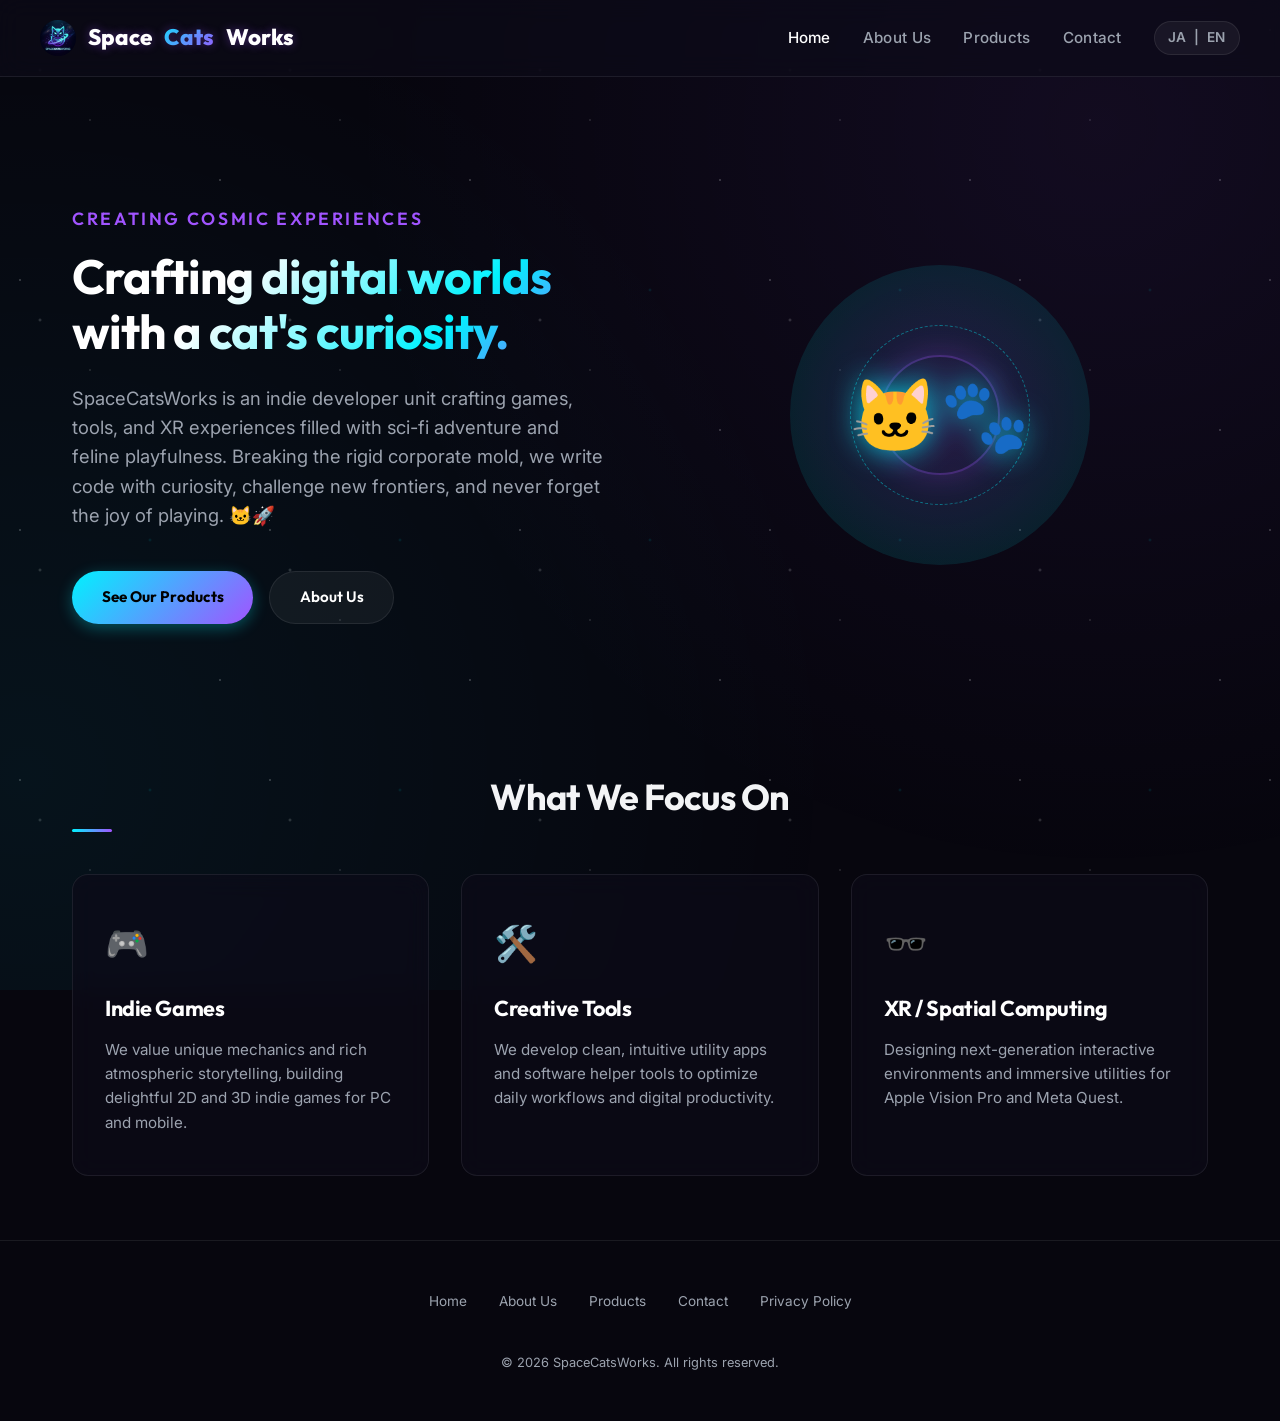
==== en/index.html @ 9e61637a "feat: initial commit with SpaceCatsWorks landing page and Actions workflow" ====
<!DOCTYPE html>
<html lang="en">
<head>
  <meta charset="UTF-8">
  <meta name="viewport" content="width=device-width, initial-scale=1.0">
  <meta name="description" content="SpaceCatsWorks is an indie developer unit crafting games, tools, and XR experiences with sci-fi curiosity and a playful cat-loving spirit.">
  <title>Home | SpaceCatsWorks</title>
  <link rel="stylesheet" href="../assets/css/style.css">
  <script src="../assets/js/main.js" defer></script>
</head>
<body>
  <!-- Header -->
  <header>
    <div class="nav-container">
      <a href="index.html" class="logo">
        <img src="../assets/images/logo.png" alt="SpaceCatsWorks Logo" style="width:36px; height:36px; border-radius:50%;">
        Space<span>Cats</span>Works
      </a>
      <button class="mobile-toggle" aria-label="Open navigation menu" aria-expanded="false">&#x2630;</button>
      <nav>
        <ul class="nav-links">
          <li><a href="index.html" class="active">Home</a></li>
          <li><a href="about.html">About Us</a></li>
          <li><a href="products.html">Products</a></li>
          <li><a href="contact.html">Contact</a></li>
        </ul>
        <div class="lang-toggle">
          <a href="../ja/index.html">JA</a> | <span class="active-lang">EN</span>
        </div>
      </nav>
    </div>
  </header>

  <!-- Main Content -->
  <main>
    <section class="hero">
      <div class="hero-content">
        <p class="hero-subtitle">Creating Cosmic Experiences</p>
        <h1>Crafting digital worlds with a cat's curiosity.</h1>
        <p class="hero-description">
          SpaceCatsWorks is an indie developer unit crafting games, tools, and XR experiences filled with sci-fi adventure and feline playfulness. Breaking the rigid corporate mold, we write code with curiosity, challenge new frontiers, and never forget the joy of playing. 🐱🚀
        </p>
        <div class="button-group">
          <a href="products.html" class="btn btn-primary">See Our Products</a>
          <a href="about.html" class="btn btn-secondary">About Us</a>
        </div>
      </div>
      <div class="hero-visual">
        <div class="cosmic-orb">
          <div class="cat-constellation">🐱🐾</div>
        </div>
      </div>
    </section>

    <!-- Brief Mission Cards -->
    <section style="margin-top: 5rem;">
      <h2 style="text-align: center; display: block; margin-bottom: 3rem;">What We Focus On</h2>
      <div class="card-grid">
        <div class="card">
          <div class="card-icon">🎮</div>
          <h3 class="card-title">Indie Games</h3>
          <p class="card-description">
            We value unique mechanics and rich atmospheric storytelling, building delightful 2D and 3D indie games for PC and mobile.
          </p>
        </div>
        <div class="card">
          <div class="card-icon">🛠️</div>
          <h3 class="card-title">Creative Tools</h3>
          <p class="card-description">
            We develop clean, intuitive utility apps and software helper tools to optimize daily workflows and digital productivity.
          </p>
        </div>
        <div class="card">
          <div class="card-icon">🕶️</div>
          <h3 class="card-title">XR / Spatial Computing</h3>
          <p class="card-description">
            Designing next-generation interactive environments and immersive utilities for Apple Vision Pro and Meta Quest.
          </p>
        </div>
      </div>
    </section>
  </main>

  <!-- Footer -->
  <footer>
    <div class="footer-content">
      <ul class="footer-links">
        <li><a href="index.html">Home</a></li>
        <li><a href="about.html">About Us</a></li>
        <li><a href="products.html">Products</a></li>
        <li><a href="contact.html">Contact</a></li>
        <li><a href="privacy.html">Privacy Policy</a></li>
      </ul>
      <div class="copyright">
        &copy; 2026 SpaceCatsWorks. All rights reserved.
      </div>
    </div>
  </footer>
</body>
</html>
---- assets/css/style.css ----
@import url('https://fonts.googleapis.com/css2?family=Inter:wght@300;400;500;600&family=Outfit:wght@400;600;700;800&display=swap');

:root {
  /* Color Palette */
  --bg-deep: #07060e;
  --bg-dark: #0d0b1a;
  --bg-glass: rgba(13, 11, 26, 0.65);
  --bg-glass-hover: rgba(25, 22, 49, 0.8);
  --border-glass: rgba(255, 255, 255, 0.08);
  --border-glass-hover: rgba(255, 255, 255, 0.18);
  
  --primary-cyan: #00f2fe;
  --primary-violet: #a154ff;
  --primary-amber: #ffaa00;
  
  --text-main: #f3f4f6;
  --text-muted: #9ca3af;
  --text-dark: #4b5563;
  
  /* Typography */
  --font-heading: 'Outfit', -apple-system, BlinkMacSystemFont, "Segoe UI", Roboto, sans-serif;
  --font-body: 'Inter', -apple-system, BlinkMacSystemFont, "Segoe UI", Roboto, sans-serif;
  
  /* Transitions */
  --transition-smooth: all 0.3s cubic-bezier(0.4, 0, 0.2, 1);
}

/* Reset */
*, *::before, *::after {
  box-sizing: border-box;
  margin: 0;
  padding: 0;
}

body {
  background-color: var(--bg-deep);
  color: var(--text-main);
  font-family: var(--font-body);
  line-height: 1.6;
  overflow-x: hidden;
  position: relative;
}

/* Starfield Background */
body::before {
  content: "";
  position: fixed;
  top: 0;
  left: 0;
  width: 100vw;
  height: 100vh;
  background-image: 
    radial-gradient(1.5px 1.5px at 20px 30px, #ffffff, rgba(0,0,0,0)),
    radial-gradient(2px 2px at 40px 70px, rgba(255,255,255,0.7), rgba(0,0,0,0)),
    radial-gradient(1px 1px at 90px 120px, #ffffff, rgba(0,0,0,0)),
    radial-gradient(2px 2px at 150px 40px, rgba(0,242,254,0.4), rgba(0,0,0,0)),
    radial-gradient(1.5px 1.5px at 220px 180px, #ffffff, rgba(0,0,0,0));
  background-size: 250px 250px;
  opacity: 0.35;
  z-index: -2;
  animation: starRotate 240s linear infinite;
}

body::after {
  content: "";
  position: fixed;
  top: -10%;
  left: -10%;
  width: 120%;
  height: 120%;
  background: radial-gradient(circle at 80% 20%, rgba(161, 84, 255, 0.08) 0%, transparent 50%),
              radial-gradient(circle at 10% 80%, rgba(0, 242, 258, 0.06) 0%, transparent 50%);
  z-index: -1;
  pointer-events: none;
}

@keyframes starRotate {
  from { transform: rotate(0deg); }
  to { transform: rotate(360deg); }
}

/* Typography elements */
h1, h2, h3, h4 {
  font-family: var(--font-heading);
  font-weight: 700;
  letter-spacing: -0.02em;
}

h1 {
  font-size: 3rem;
  line-height: 1.15;
  background: linear-gradient(135deg, #ffffff 30%, var(--primary-cyan) 70%, var(--primary-violet) 100%);
  -webkit-background-clip: text;
  -webkit-text-fill-color: transparent;
  margin-bottom: 1.5rem;
}

h2 {
  font-size: 2.25rem;
  margin-bottom: 1rem;
  position: relative;
  display: inline-block;
}

h2::after {
  content: "";
  position: absolute;
  bottom: -6px;
  left: 0;
  width: 40px;
  height: 3px;
  background: linear-gradient(90deg, var(--primary-cyan), var(--primary-violet));
  border-radius: 2px;
}

h3 {
  font-size: 1.5rem;
  margin-bottom: 0.75rem;
}

a {
  color: var(--primary-cyan);
  text-decoration: none;
  transition: var(--transition-smooth);
}

a:hover {
  color: #fff;
  text-shadow: 0 0 8px rgba(0, 242, 254, 0.6);
}

/* Header & Navigation */
header {
  position: sticky;
  top: 0;
  z-index: 100;
  background: var(--bg-glass);
  backdrop-filter: blur(12px);
  -webkit-backdrop-filter: blur(12px);
  border-bottom: 1px solid var(--border-glass);
  padding: 1.25rem 2rem;
  transition: var(--transition-smooth);
}

header.scrolled {
  padding: 0.85rem 2rem;
  background: rgba(7, 6, 14, 0.85);
  box-shadow: 0 4px 30px rgba(0, 0, 0, 0.4);
}

.nav-container {
  max-width: 1200px;
  margin: 0 auto;
  display: flex;
  justify-content: space-between;
  align-items: center;
}

.logo {
  display: flex;
  align-items: center;
  gap: 0.75rem;
  font-family: var(--font-heading);
  font-size: 1.4rem;
  font-weight: 800;
  color: #fff;
  text-shadow: 0 0 10px rgba(161, 84, 255, 0.4);
}

.logo span {
  background: linear-gradient(135deg, var(--primary-cyan), var(--primary-violet));
  -webkit-background-clip: text;
  -webkit-text-fill-color: transparent;
}

nav {
  display: flex;
  align-items: center;
  gap: 2rem;
}

.nav-links {
  display: flex;
  list-style: none;
  gap: 2rem;
}

.nav-links a {
  color: var(--text-muted);
  font-size: 0.95rem;
  font-weight: 500;
  letter-spacing: 0.02em;
}

.nav-links a.active,
.nav-links a:hover {
  color: #fff;
}

/* Language Toggle Button */
.lang-toggle {
  display: flex;
  align-items: center;
  gap: 0.5rem;
  background: rgba(255, 255, 255, 0.05);
  border: 1px solid var(--border-glass);
  border-radius: 20px;
  padding: 0.35rem 0.85rem;
  font-size: 0.85rem;
  font-weight: 600;
  cursor: pointer;
  transition: var(--transition-smooth);
  color: var(--text-muted);
}

.lang-toggle:hover {
  background: rgba(255, 255, 255, 0.1);
  border-color: var(--border-glass-hover);
  color: #fff;
}

.lang-toggle a {
  color: inherit;
  text-shadow: none;
}

.lang-toggle a.active-lang {
  color: var(--primary-cyan);
  font-weight: 700;
}

/* Mobile Menu Button */
.mobile-toggle {
  display: none;
  background: none;
  border: none;
  color: #fff;
  font-size: 1.5rem;
  cursor: pointer;
}

/* Layout Main Container */
main {
  max-width: 1200px;
  margin: 0 auto;
  padding: 4rem 2rem;
  min-height: calc(100vh - 84px - 150px); /* Adjust based on header/footer heights */
}

/* Hero Section */
.hero {
  display: flex;
  align-items: center;
  justify-content: space-between;
  gap: 4rem;
  padding: 4rem 0;
}

.hero-content {
  flex: 1;
  max-width: 600px;
}

.hero-subtitle {
  font-family: var(--font-heading);
  font-size: 1.1rem;
  text-transform: uppercase;
  letter-spacing: 0.15em;
  color: var(--primary-violet);
  margin-bottom: 1rem;
  font-weight: 600;
}

.hero-description {
  font-size: 1.15rem;
  color: var(--text-muted);
  margin-bottom: 2.5rem;
}

.hero-visual {
  flex: 1;
  display: flex;
  justify-content: center;
  align-items: center;
  position: relative;
}

/* Custom Interactive Visual */
.cosmic-orb {
  width: 300px;
  height: 300px;
  background: radial-gradient(circle, rgba(161,84,255,0.2) 0%, rgba(0,242,254,0.1) 70%, transparent 100%);
  border-radius: 50%;
  position: relative;
  display: flex;
  justify-content: center;
  align-items: center;
  animation: float 6s ease-in-out infinite;
}

.cosmic-orb::before {
  content: "";
  position: absolute;
  width: 180px;
  height: 180px;
  border: 1px dashed rgba(0, 242, 254, 0.4);
  border-radius: 50%;
  animation: rotateClockwise 20s linear infinite;
}

.cosmic-orb::after {
  content: "";
  position: absolute;
  width: 120px;
  height: 120px;
  border: 2px solid rgba(161, 84, 255, 0.3);
  border-radius: 50%;
  box-shadow: 0 0 30px rgba(161, 84, 255, 0.2);
  animation: rotateCounterClockwise 15s linear infinite;
}

.cat-constellation {
  font-size: 4.5rem;
  position: relative;
  z-index: 10;
  filter: drop-shadow(0 0 15px rgba(0, 242, 254, 0.8));
  animation: pulse 3s ease-in-out infinite;
}

@keyframes float {
  0%, 100% { transform: translateY(0); }
  50% { transform: translateY(-15px); }
}

@keyframes pulse {
  0%, 100% { transform: scale(1); opacity: 0.95; }
  50% { transform: scale(1.05); opacity: 1; filter: drop-shadow(0 0 25px rgba(0, 242, 254, 1)); }
}

@keyframes rotateClockwise {
  from { transform: rotate(0deg); }
  to { transform: rotate(360deg); }
}

@keyframes rotateCounterClockwise {
  from { transform: rotate(360deg); }
  to { transform: rotate(0deg); }
}

/* Glassmorphism Cards */
.card-grid {
  display: grid;
  grid-template-columns: repeat(auto-fit, minmax(320px, 1fr));
  gap: 2rem;
  margin-top: 3rem;
}

.card {
  background: var(--bg-glass);
  border: 1px solid var(--border-glass);
  border-radius: 16px;
  padding: 2.5rem 2rem;
  transition: var(--transition-smooth);
  backdrop-filter: blur(12px);
  -webkit-backdrop-filter: blur(12px);
  position: relative;
  overflow: hidden;
}

.card::before {
  content: "";
  position: absolute;
  top: 0;
  left: 0;
  width: 100%;
  height: 4px;
  background: linear-gradient(90deg, var(--primary-cyan), var(--primary-violet));
  opacity: 0;
  transition: var(--transition-smooth);
}

.card:hover {
  transform: translateY(-8px);
  background: var(--bg-glass-hover);
  border-color: var(--border-glass-hover);
  box-shadow: 0 10px 30px rgba(0, 0, 0, 0.3);
}

.card:hover::before {
  opacity: 1;
}

.card-icon {
  font-size: 2.2rem;
  color: var(--primary-cyan);
  margin-bottom: 1.25rem;
}

.card-title {
  font-size: 1.35rem;
  margin-bottom: 0.75rem;
  color: #fff;
}

.card-description {
  color: var(--text-muted);
  font-size: 0.95rem;
}

/* Buttons */
.btn {
  display: inline-flex;
  align-items: center;
  justify-content: center;
  gap: 0.5rem;
  font-family: var(--font-heading);
  font-weight: 600;
  font-size: 0.95rem;
  padding: 0.85rem 1.85rem;
  border-radius: 30px;
  cursor: pointer;
  transition: var(--transition-smooth);
  text-shadow: none;
}

.btn-primary {
  background: linear-gradient(135deg, var(--primary-cyan), var(--primary-violet));
  color: #000;
  font-weight: 700;
  border: none;
  box-shadow: 0 4px 15px rgba(0, 242, 254, 0.3);
}

.btn-primary:hover {
  transform: scale(1.03);
  box-shadow: 0 6px 20px rgba(0, 242, 254, 0.5);
  color: #000;
  text-shadow: none;
}

.btn-secondary {
  background: rgba(255, 255, 255, 0.05);
  border: 1px solid var(--border-glass);
  color: #fff;
}

.btn-secondary:hover {
  background: rgba(255, 255, 255, 0.1);
  border-color: var(--border-glass-hover);
}

.button-group {
  display: flex;
  gap: 1rem;
}

/* Table Style (Corporate Profile) */
.profile-table {
  width: 100%;
  border-collapse: collapse;
  margin: 2rem 0;
  background: var(--bg-glass);
  border-radius: 12px;
  overflow: hidden;
  border: 1px solid var(--border-glass);
}

.profile-table tr {
  border-bottom: 1px solid var(--border-glass);
}

.profile-table tr:last-child {
  border-bottom: none;
}

.profile-table th, 
.profile-table td {
  padding: 1.25rem 1.5rem;
  text-align: left;
}

.profile-table th {
  background: rgba(255, 255, 255, 0.02);
  width: 30%;
  color: #fff;
  font-weight: 600;
  font-family: var(--font-heading);
  border-right: 1px solid var(--border-glass);
}

.profile-table td {
  color: var(--text-muted);
}

/* Products Section Specifics */
.coming-soon-badge {
  background: rgba(255, 170, 0, 0.1);
  border: 1px solid rgba(255, 170, 0, 0.3);
  color: var(--primary-amber);
  padding: 0.2rem 0.6rem;
  border-radius: 12px;
  font-size: 0.75rem;
  text-transform: uppercase;
  font-weight: 700;
  letter-spacing: 0.05em;
  display: inline-block;
  margin-bottom: 0.75rem;
}

/* Privacy Page Specifics */
.legal-content {
  background: var(--bg-glass);
  border: 1px solid var(--border-glass);
  border-radius: 16px;
  padding: 3rem 2.5rem;
}

.legal-content h3 {
  margin-top: 2rem;
  color: #fff;
}

.legal-content p {
  color: var(--text-muted);
  margin-bottom: 1rem;
}

.legal-content ul {
  margin-left: 1.5rem;
  margin-bottom: 1rem;
  color: var(--text-muted);
}

.legal-content li {
  margin-bottom: 0.5rem;
}

/* Footer */
footer {
  border-top: 1px solid var(--border-glass);
  padding: 3rem 2rem;
  background: var(--bg-deep);
  text-align: center;
  color: var(--text-muted);
  font-size: 0.9rem;
}

.footer-content {
  max-width: 1200px;
  margin: 0 auto;
  display: flex;
  flex-direction: column;
  align-items: center;
  gap: 1.5rem;
}

.footer-links {
  display: flex;
  gap: 2rem;
  list-style: none;
}

.footer-links a {
  color: var(--text-muted);
  font-size: 0.85rem;
}

.footer-links a:hover {
  color: #fff;
}

.copyright {
  font-size: 0.8rem;
  margin-top: 1rem;
}

/* Responsive CSS */
@media (max-width: 768px) {
  h1 {
    font-size: 2.25rem;
  }
  
  h2 {
    font-size: 1.8rem;
  }
  
  .hero {
    flex-direction: column-reverse;
    text-align: center;
    gap: 2.5rem;
    padding: 2rem 0;
  }
  
  .hero-visual {
    margin-bottom: 1rem;
  }
  
  .cosmic-orb {
    width: 240px;
    height: 240px;
  }
  
  .cosmic-orb::before {
    width: 140px;
    height: 140px;
  }
  
  .cosmic-orb::after {
    width: 90px;
    height: 90px;
  }
  
  .cat-constellation {
    font-size: 3.5rem;
  }
  
  .button-group {
    justify-content: center;
  }
  
  .mobile-toggle {
    display: block;
  }
  
  nav {
    position: absolute;
    top: 100%;
    left: 0;
    right: 0;
    background: var(--bg-dark);
    flex-direction: column;
    padding: 2rem;
    border-bottom: 1px solid var(--border-glass);
    gap: 1.5rem;
    transform: translateY(-150%);
    opacity: 0;
    pointer-events: none;
    transition: var(--transition-smooth);
  }
  
  nav.active {
    transform: translateY(0);
    opacity: 1;
    pointer-events: all;
  }
  
  .nav-links {
    flex-direction: column;
    align-items: center;
    gap: 1.5rem;
  }
  
  .profile-table th, 
  .profile-table td {
    padding: 1rem;
  }
  
  .profile-table th {
    width: 35%;
    font-size: 0.9rem;
  }
  
  .profile-table td {
    font-size: 0.85rem;
  }
}
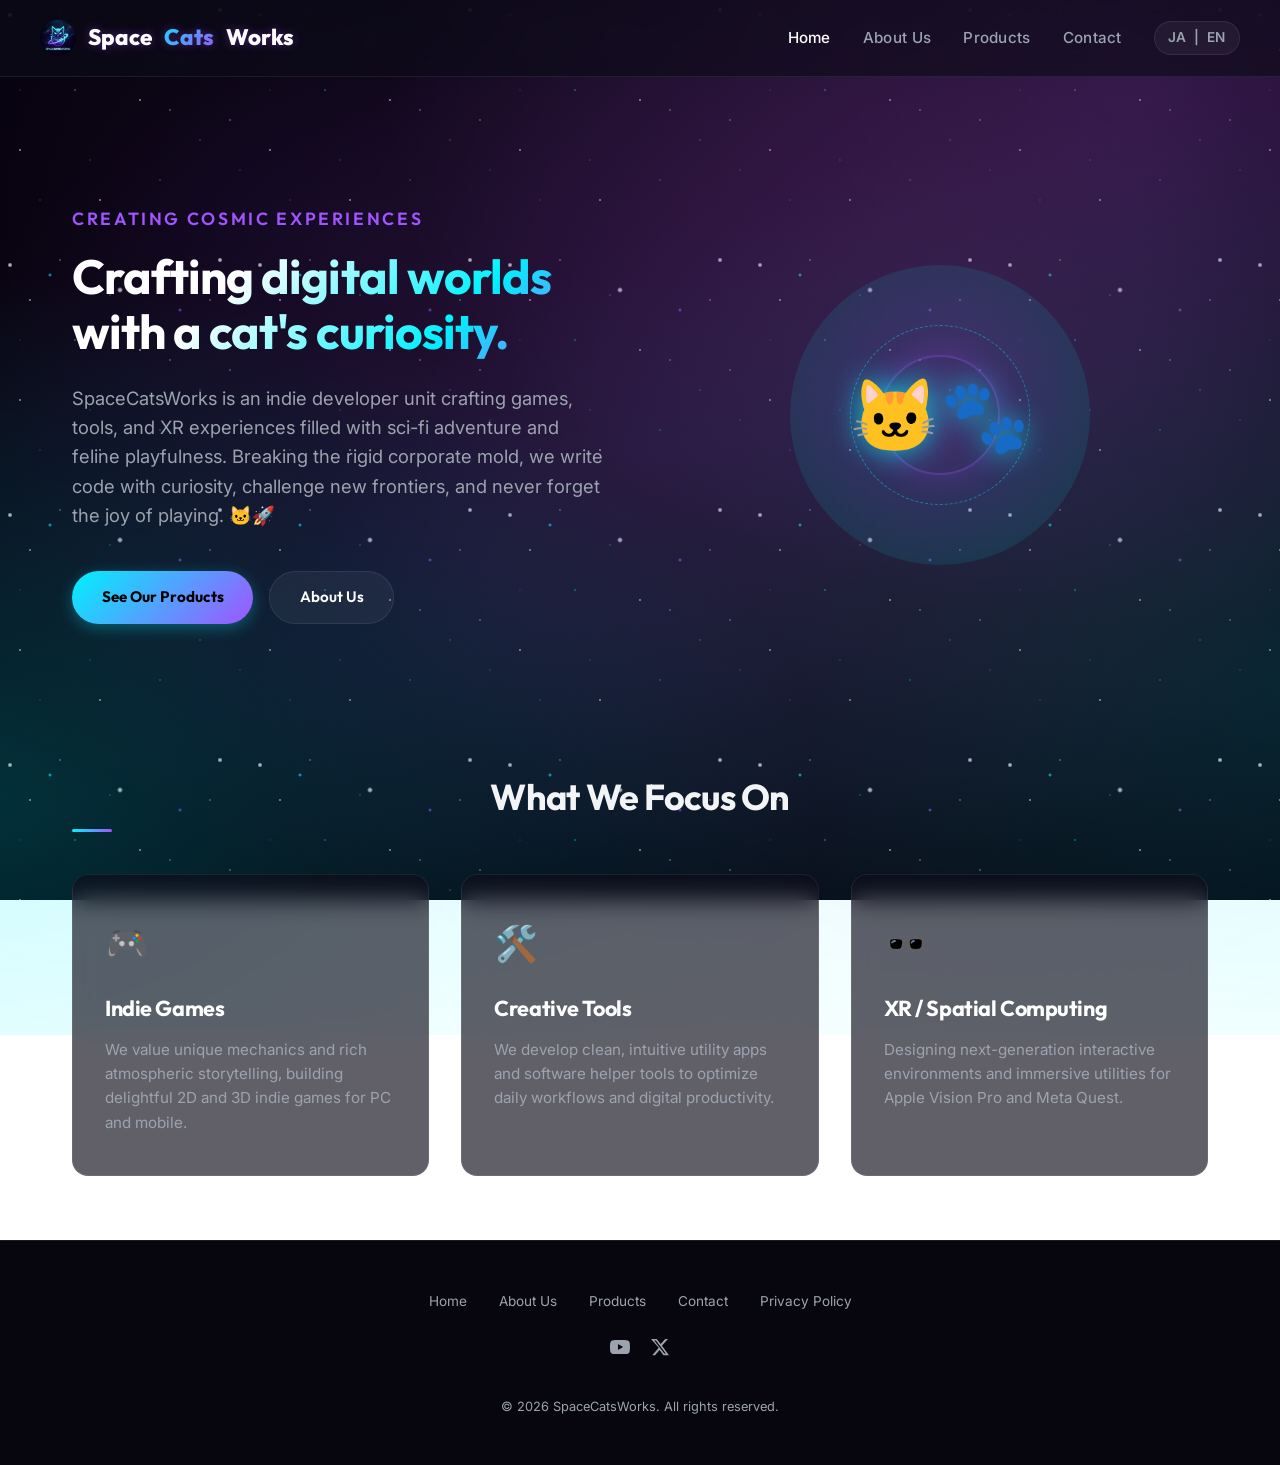
==== commit ca0dc221: "feat: restructure contact page, about page, and add SNS footer icons - Add config.js for centralised" ====
--- a/en/index.html
+++ b/en/index.html
@@ -6,6 +6,7 @@
   <meta name="description" content="SpaceCatsWorks is an indie developer unit crafting games, tools, and XR experiences with sci-fi curiosity and a playful cat-loving spirit.">
   <title>Home | SpaceCatsWorks</title>
   <link rel="stylesheet" href="../assets/css/style.css">
+  <script src="../assets/js/config.js"></script>
   <script src="../assets/js/main.js" defer></script>
 </head>
 <body>
@@ -91,6 +92,14 @@
         <li><a href="contact.html">Contact</a></li>
         <li><a href="privacy.html">Privacy Policy</a></li>
       </ul>
+      <div class="footer-social">
+        <a href="#" id="social-youtube" target="_blank" rel="noopener noreferrer" aria-label="YouTube">
+          <svg xmlns="http://www.w3.org/2000/svg" viewBox="0 0 24 24" fill="currentColor" width="20" height="20"><path d="M23.498 6.186a3.016 3.016 0 0 0-2.122-2.136C19.505 3.545 12 3.545 12 3.545s-7.505 0-9.377.505A3.017 3.017 0 0 0 .502 6.186C0 8.07 0 12 0 12s0 3.93.502 5.814a3.016 3.016 0 0 0 2.122 2.136c1.871.505 9.376.505 9.376.505s7.505 0 9.377-.505a3.015 3.015 0 0 0 2.122-2.136C24 15.93 24 12 24 12s0-3.93-.502-5.814zM9.545 15.568V8.432L15.818 12l-6.273 3.568z"/></svg>
+        </a>
+        <a href="#" id="social-twitter" target="_blank" rel="noopener noreferrer" aria-label="X (Twitter)">
+          <svg xmlns="http://www.w3.org/2000/svg" viewBox="0 0 24 24" fill="currentColor" width="20" height="20"><path d="M18.244 2.25h3.308l-7.227 8.26 8.502 11.24H16.17l-4.714-6.231-5.401 6.231H2.744l7.73-8.835L1.254 2.25H8.08l4.713 6.231zm-1.161 17.52h1.833L7.084 4.126H5.117z"/></svg>
+        </a>
+      </div>
       <div class="copyright">
         &copy; 2026 SpaceCatsWorks. All rights reserved.
       </div>
--- a/assets/css/style.css
+++ b/assets/css/style.css
@@ -8,21 +8,24 @@
   --bg-glass-hover: rgba(25, 22, 49, 0.8);
   --border-glass: rgba(255, 255, 255, 0.08);
   --border-glass-hover: rgba(255, 255, 255, 0.18);
-  
+
   --primary-cyan: #00f2fe;
   --primary-violet: #a154ff;
   --primary-amber: #ffaa00;
-  
+
   --text-main: #f3f4f6;
   --text-muted: #9ca3af;
   --text-dark: #4b5563;
-  
+
   /* Typography */
   --font-heading: 'Outfit', -apple-system, BlinkMacSystemFont, "Segoe UI", Roboto, sans-serif;
   --font-body: 'Inter', -apple-system, BlinkMacSystemFont, "Segoe UI", Roboto, sans-serif;
-  
+
   /* Transitions */
   --transition-smooth: all 0.3s cubic-bezier(0.4, 0, 0.2, 1);
+
+  /* Parallax */
+  --parallax-offset: 0;
 }
 
 /* Reset */
@@ -33,7 +36,8 @@
 }
 
 body {
-  background-color: var(--bg-deep);
+  background: linear-gradient(135deg, #030107 0%, #0a0417 50%, #0d0520 100%);
+  background-attachment: fixed;
   color: var(--text-main);
   font-family: var(--font-body);
   line-height: 1.6;
@@ -41,37 +45,70 @@
   position: relative;
 }
 
-/* Starfield Background */
+/* Parallax Background Layers - Starfield */
 body::before {
   content: "";
   position: fixed;
   top: 0;
   left: 0;
-  width: 100vw;
-  height: 100vh;
-  background-image: 
-    radial-gradient(1.5px 1.5px at 20px 30px, #ffffff, rgba(0,0,0,0)),
-    radial-gradient(2px 2px at 40px 70px, rgba(255,255,255,0.7), rgba(0,0,0,0)),
-    radial-gradient(1px 1px at 90px 120px, #ffffff, rgba(0,0,0,0)),
-    radial-gradient(2px 2px at 150px 40px, rgba(0,242,254,0.4), rgba(0,0,0,0)),
-    radial-gradient(1.5px 1.5px at 220px 180px, #ffffff, rgba(0,0,0,0));
+  width: 100%;
+  height: 100%;
+  background-image:
+    /* Large bright stars */
+    radial-gradient(2.5px 2.5px at 10px 15px, #ffffff, rgba(255,255,255,0.8) 50%, rgba(0,0,0,0)),
+    radial-gradient(2px 2px at 50px 25px, #00f2fe, rgba(0,242,254,0.6) 50%, rgba(0,0,0,0)),
+    radial-gradient(3px 3px at 120px 40px, #ffffff, rgba(255,255,255,0.7) 50%, rgba(0,0,0,0)),
+    radial-gradient(2px 2px at 180px 60px, #a154ff, rgba(161,84,255,0.5) 50%, rgba(0,0,0,0)),
+    radial-gradient(2.5px 2.5px at 220px 10px, #ffffff, rgba(255,255,255,0.8) 50%, rgba(0,0,0,0)),
+
+    /* Medium stars */
+    radial-gradient(1.5px 1.5px at 30px 50px, #ffffff, rgba(0,0,0,0)),
+    radial-gradient(1.5px 1.5px at 75px 90px, rgba(0,242,254,0.7), rgba(0,0,0,0)),
+    radial-gradient(1.5px 1.5px at 140px 100px, #ffffff, rgba(0,0,0,0)),
+    radial-gradient(1.5px 1.5px at 200px 140px, rgba(161,84,255,0.6), rgba(0,0,0,0)),
+    radial-gradient(1.5px 1.5px at 20px 150px, #ffffff, rgba(0,0,0,0)),
+    radial-gradient(1.5px 1.5px at 160px 180px, rgba(0,242,254,0.5), rgba(0,0,0,0)),
+    radial-gradient(1.5px 1.5px at 100px 200px, #ffffff, rgba(0,0,0,0)),
+    radial-gradient(1.5px 1.5px at 240px 170px, rgba(161,84,255,0.4), rgba(0,0,0,0)),
+
+    /* Small stars */
+    radial-gradient(1px 1px at 60px 10px, #ffffff, rgba(0,0,0,0)),
+    radial-gradient(1px 1px at 110px 45px, rgba(0,242,254,0.8), rgba(0,0,0,0)),
+    radial-gradient(1px 1px at 170px 110px, #ffffff, rgba(0,0,0,0)),
+    radial-gradient(1px 1px at 40px 200px, rgba(161,84,255,0.7), rgba(0,0,0,0)),
+    radial-gradient(1px 1px at 210px 50px, #ffffff, rgba(0,0,0,0)),
+    radial-gradient(1px 1px at 90px 160px, rgba(0,242,254,0.6), rgba(0,0,0,0)),
+    radial-gradient(1px 1px at 230px 120px, #ffffff, rgba(0,0,0,0)),
+    radial-gradient(1px 1px at 20px 90px, rgba(161,84,255,0.5), rgba(0,0,0,0));
   background-size: 250px 250px;
-  opacity: 0.35;
+  background-attachment: fixed;
+  background-color: #030107;
+  opacity: 0.8;
   z-index: -2;
   animation: starRotate 240s linear infinite;
+  will-change: transform;
 }
 
 body::after {
   content: "";
   position: fixed;
-  top: -10%;
-  left: -10%;
-  width: 120%;
-  height: 120%;
-  background: radial-gradient(circle at 80% 20%, rgba(161, 84, 255, 0.08) 0%, transparent 50%),
-              radial-gradient(circle at 10% 80%, rgba(0, 242, 258, 0.06) 0%, transparent 50%);
+  top: -15%;
+  left: -15%;
+  width: 130%;
+  height: 130%;
+  background:
+    /* Deep space gradient */
+    radial-gradient(ellipse at 80% 20%, rgba(161, 84, 255, 0.25) 0%, transparent 40%),
+    radial-gradient(ellipse at 10% 80%, rgba(0, 242, 258, 0.2) 0%, transparent 40%),
+    radial-gradient(ellipse at 50% 50%, rgba(161, 84, 255, 0.15) 0%, transparent 60%),
+    radial-gradient(ellipse at 90% 70%, rgba(0, 242, 258, 0.15) 0%, transparent 50%),
+    /* Nebula effects */
+    radial-gradient(circle at 30% 30%, rgba(161, 84, 255, 0.08) 0%, transparent 50%),
+    radial-gradient(circle at 70% 40%, rgba(255, 100, 150, 0.1) 0%, transparent 50%);
   z-index: -1;
   pointer-events: none;
+  will-change: transform;
+  transform: translateY(calc(var(--parallax-offset) * 0.6));
 }
 
 @keyframes starRotate {
@@ -574,93 +611,311 @@
   margin-top: 1rem;
 }
 
-/* Responsive CSS */
+.footer-social {
+  display: flex;
+  gap: 1.25rem;
+  align-items: center;
+}
+
+.footer-social a {
+  color: var(--text-muted);
+  display: flex;
+  align-items: center;
+  transition: var(--transition-smooth);
+}
+
+.footer-social a:hover {
+  color: #fff;
+  text-shadow: none;
+}
+
+/* Responsive CSS - Tablet */
 @media (max-width: 768px) {
   h1 {
     font-size: 2.25rem;
   }
-  
+
   h2 {
     font-size: 1.8rem;
   }
-  
+
+  header {
+    padding: 1rem 1.5rem;
+  }
+
+  header.scrolled {
+    padding: 0.75rem 1.5rem;
+  }
+
+  .nav-container {
+    gap: 1rem;
+  }
+
+  .logo {
+    font-size: 1.2rem;
+  }
+
+  main {
+    padding: 3rem 1.5rem;
+  }
+
   .hero {
     flex-direction: column-reverse;
     text-align: center;
     gap: 2.5rem;
     padding: 2rem 0;
   }
-  
+
   .hero-visual {
     margin-bottom: 1rem;
   }
-  
+
   .cosmic-orb {
     width: 240px;
     height: 240px;
   }
-  
+
   .cosmic-orb::before {
     width: 140px;
     height: 140px;
   }
-  
+
   .cosmic-orb::after {
     width: 90px;
     height: 90px;
   }
-  
+
   .cat-constellation {
     font-size: 3.5rem;
   }
-  
+
   .button-group {
     justify-content: center;
-  }
-  
+    flex-wrap: wrap;
+  }
+
   .mobile-toggle {
     display: block;
   }
-  
+
   nav {
     position: absolute;
     top: 100%;
     left: 0;
     right: 0;
-    background: var(--bg-dark);
+    background: rgba(7, 6, 14, 0.95);
+    backdrop-filter: blur(12px);
     flex-direction: column;
-    padding: 2rem;
+    padding: 1.5rem;
     border-bottom: 1px solid var(--border-glass);
-    gap: 1.5rem;
-    transform: translateY(-150%);
+    gap: 1rem;
+    transform: translateY(-110%);
     opacity: 0;
     pointer-events: none;
     transition: var(--transition-smooth);
-  }
-  
+    max-height: calc(100vh - 60px);
+    overflow-y: auto;
+  }
+
   nav.active {
     transform: translateY(0);
     opacity: 1;
     pointer-events: all;
   }
-  
+
   .nav-links {
     flex-direction: column;
     align-items: center;
+    gap: 1rem;
+  }
+
+  .card-grid {
     gap: 1.5rem;
   }
-  
-  .profile-table th, 
+
+  .profile-table {
+    font-size: 0.9rem;
+  }
+
+  .profile-table th,
   .profile-table td {
+    padding: 0.85rem 0.75rem;
+  }
+
+  .profile-table th {
+    width: 40%;
+  }
+
+  footer {
+    padding: 2rem 1.5rem;
+  }
+
+  .footer-links {
+    gap: 1rem;
+    flex-wrap: wrap;
+  }
+}
+
+/* Responsive CSS - Mobile */
+@media (max-width: 480px) {
+  h1 {
+    font-size: 1.75rem;
+    margin-bottom: 1rem;
+  }
+
+  h2 {
+    font-size: 1.4rem;
+    margin-bottom: 0.8rem;
+  }
+
+  h3 {
+    font-size: 1.2rem;
+  }
+
+  header {
+    padding: 0.85rem 1rem;
+  }
+
+  header.scrolled {
+    padding: 0.65rem 1rem;
+  }
+
+  .nav-container {
+    gap: 0.5rem;
+  }
+
+  .logo {
+    font-size: 1rem;
+    gap: 0.5rem;
+  }
+
+  main {
+    padding: 2rem 1rem;
+    min-height: calc(100vh - 60px);
+  }
+
+  .hero {
+    padding: 1.5rem 0;
+    gap: 1.5rem;
+  }
+
+  .hero-subtitle {
+    font-size: 0.9rem;
+    margin-bottom: 0.75rem;
+  }
+
+  .hero-description {
+    font-size: 0.95rem;
+    margin-bottom: 1.5rem;
+  }
+
+  .cosmic-orb {
+    width: 180px;
+    height: 180px;
+  }
+
+  .cosmic-orb::before {
+    width: 110px;
+    height: 110px;
+  }
+
+  .cosmic-orb::after {
+    width: 70px;
+    height: 70px;
+  }
+
+  .cat-constellation {
+    font-size: 2.5rem;
+  }
+
+  .button-group {
+    flex-direction: column;
+    width: 100%;
+    gap: 0.75rem;
+  }
+
+  .btn {
+    width: 100%;
+    padding: 0.75rem 1.5rem;
+    font-size: 0.9rem;
+  }
+
+  nav {
     padding: 1rem;
-  }
-  
+    gap: 0.75rem;
+    top: calc(100% - 2px);
+  }
+
+  .nav-links {
+    gap: 0.75rem;
+  }
+
+  .nav-links a {
+    font-size: 0.9rem;
+  }
+
+  .card-grid {
+    grid-template-columns: 1fr;
+    gap: 1rem;
+  }
+
+  .card {
+    padding: 1.5rem 1.25rem;
+  }
+
+  .card-icon {
+    font-size: 2rem;
+  }
+
+  .card-title {
+    font-size: 1.15rem;
+  }
+
+  .card-description {
+    font-size: 0.9rem;
+  }
+
+  .profile-table {
+    font-size: 0.85rem;
+  }
+
+  .profile-table th,
+  .profile-table td {
+    padding: 0.75rem 0.5rem;
+    word-break: break-word;
+  }
+
   .profile-table th {
-    width: 35%;
-    font-size: 0.9rem;
-  }
-  
-  .profile-table td {
-    font-size: 0.85rem;
-  }
-}
+    width: 45%;
+  }
+
+  .lang-toggle {
+    padding: 0.3rem 0.6rem;
+    font-size: 0.75rem;
+  }
+
+  footer {
+    padding: 1.5rem 1rem;
+  }
+
+  .footer-content {
+    gap: 1rem;
+  }
+
+  .footer-links {
+    gap: 0.75rem;
+    font-size: 0.8rem;
+  }
+
+  .copyright {
+    font-size: 0.75rem;
+  }
+
+  .legal-content {
+    padding: 1.5rem 1.25rem;
+  }
+
+  .legal-content h3 {
+    margin-top: 1.5rem;
+  }
+}
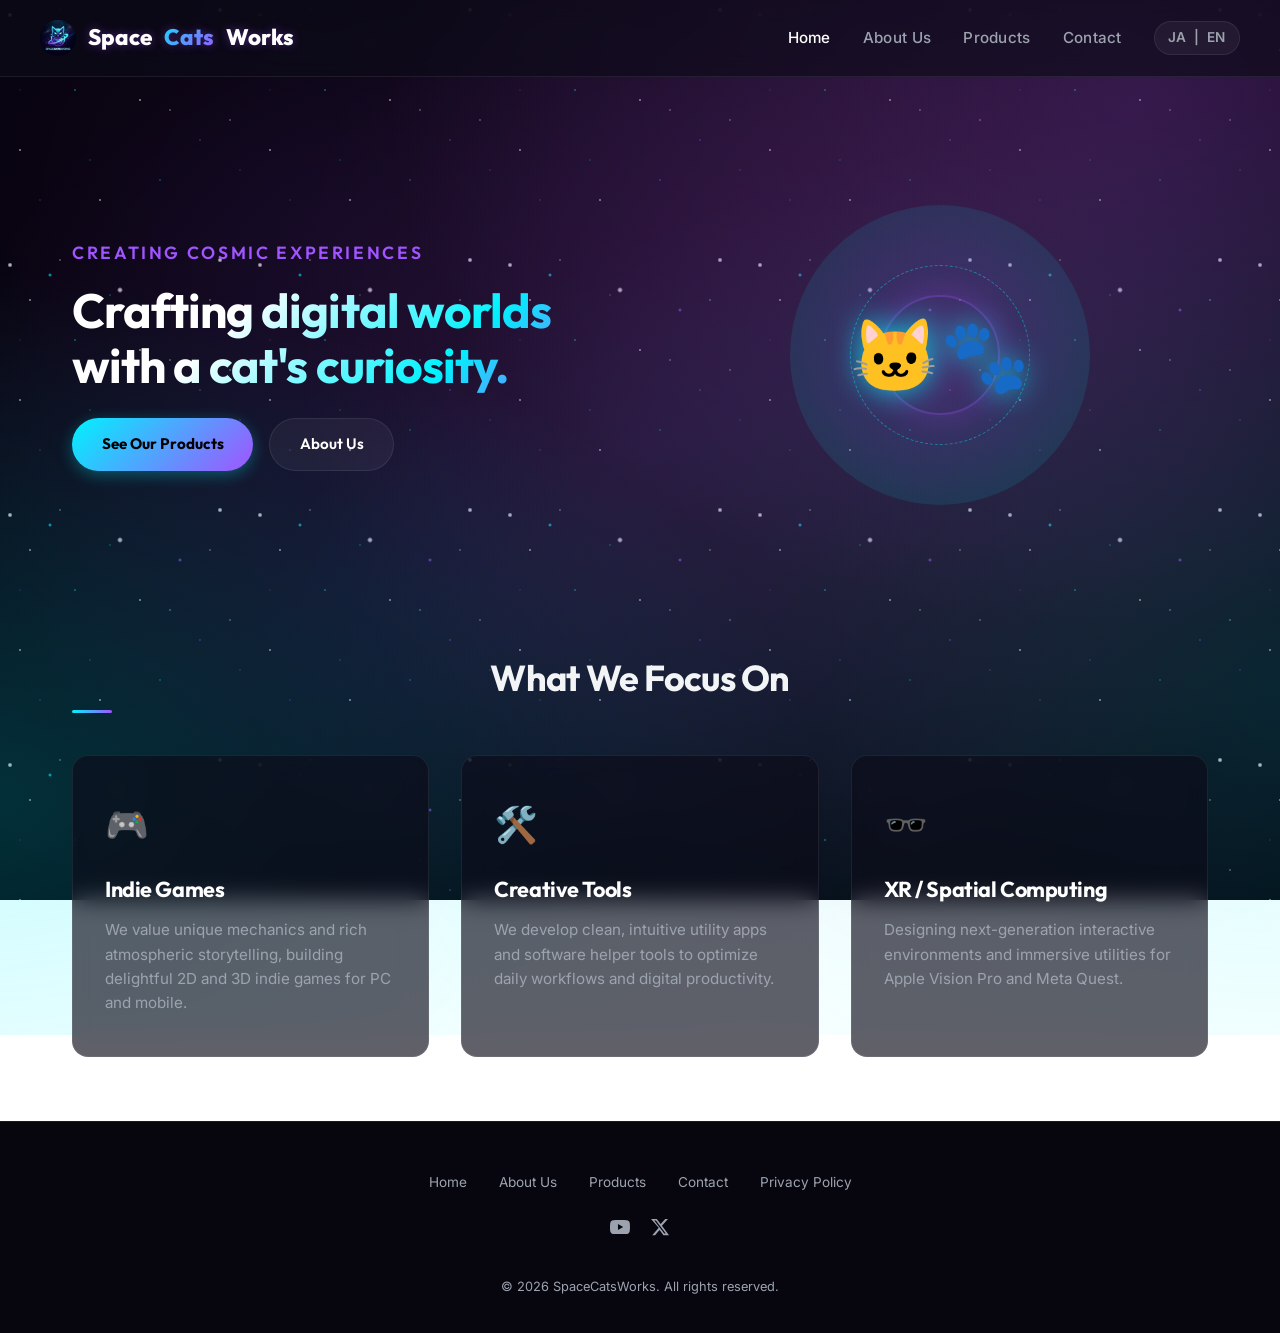
==== commit 6772070f: "feat: remove hero description text from top page Co-Authored-By: Claude Sonnet 4.6 <noreply@anthropi" ====
--- a/en/index.html
+++ b/en/index.html
@@ -38,9 +38,7 @@
       <div class="hero-content">
         <p class="hero-subtitle">Creating Cosmic Experiences</p>
         <h1>Crafting digital worlds with a cat's curiosity.</h1>
-        <p class="hero-description">
-          SpaceCatsWorks is an indie developer unit crafting games, tools, and XR experiences filled with sci-fi adventure and feline playfulness. Breaking the rigid corporate mold, we write code with curiosity, challenge new frontiers, and never forget the joy of playing. 🐱🚀
-        </p>
+
         <div class="button-group">
           <a href="products.html" class="btn btn-primary">See Our Products</a>
           <a href="about.html" class="btn btn-secondary">About Us</a>
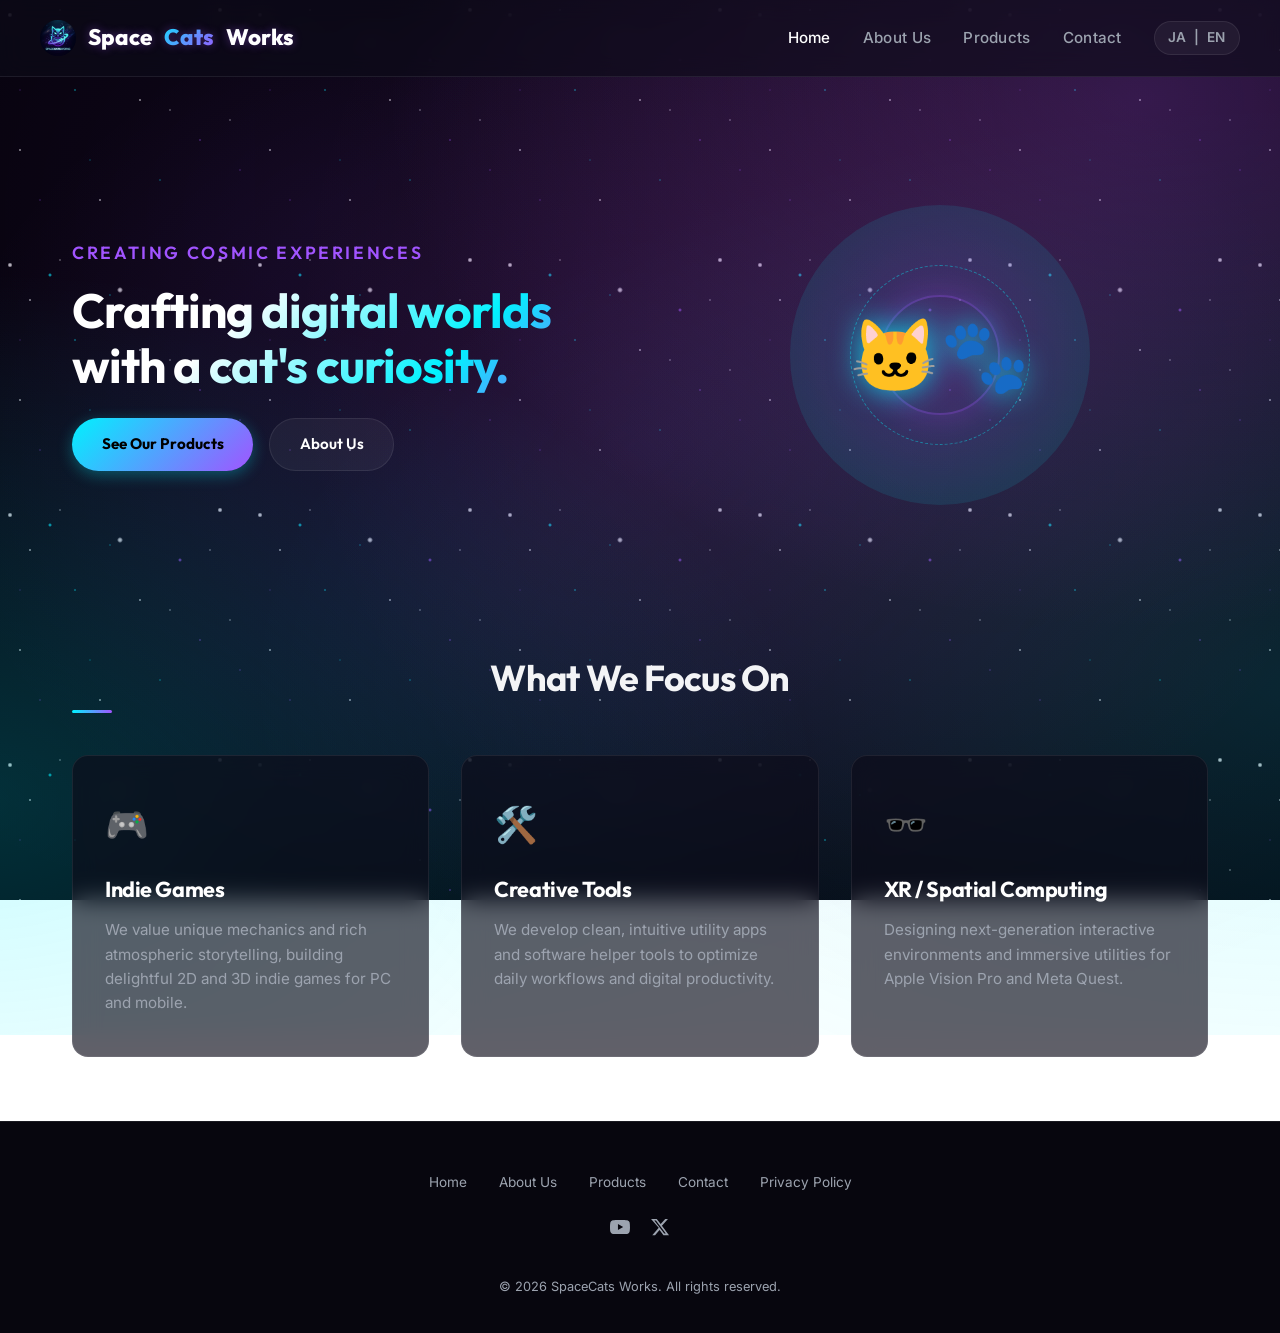
==== commit 8eee7271: "feat: rename SpaceCatsWorks to SpaceCats Works across all pages Co-Authored-By: Claude Sonnet 4.6 <n" ====
--- a/en/index.html
+++ b/en/index.html
@@ -1,10 +1,10 @@
-<!DOCTYPE html>
+﻿<!DOCTYPE html>
 <html lang="en">
 <head>
   <meta charset="UTF-8">
   <meta name="viewport" content="width=device-width, initial-scale=1.0">
-  <meta name="description" content="SpaceCatsWorks is an indie developer unit crafting games, tools, and XR experiences with sci-fi curiosity and a playful cat-loving spirit.">
-  <title>Home | SpaceCatsWorks</title>
+  <meta name="description" content="SpaceCats Works is an indie developer unit crafting games, tools, and XR experiences with sci-fi curiosity and a playful cat-loving spirit.">
+  <title>Home | SpaceCats Works</title>
   <link rel="stylesheet" href="../assets/css/style.css">
   <script src="../assets/js/config.js"></script>
   <script src="../assets/js/main.js" defer></script>
@@ -14,8 +14,8 @@
   <header>
     <div class="nav-container">
       <a href="index.html" class="logo">
-        <img src="../assets/images/logo.png" alt="SpaceCatsWorks Logo" style="width:36px; height:36px; border-radius:50%;">
-        Space<span>Cats</span>Works
+        <img src="../assets/images/logo.png" alt="SpaceCats Works Logo" style="width:36px; height:36px; border-radius:50%;">
+        Space<span>Cats</span> Works
       </a>
       <button class="mobile-toggle" aria-label="Open navigation menu" aria-expanded="false">&#x2630;</button>
       <nav>
@@ -99,7 +99,7 @@
         </a>
       </div>
       <div class="copyright">
-        &copy; 2026 SpaceCatsWorks. All rights reserved.
+        &copy; 2026 SpaceCats Works. All rights reserved.
       </div>
     </div>
   </footer>
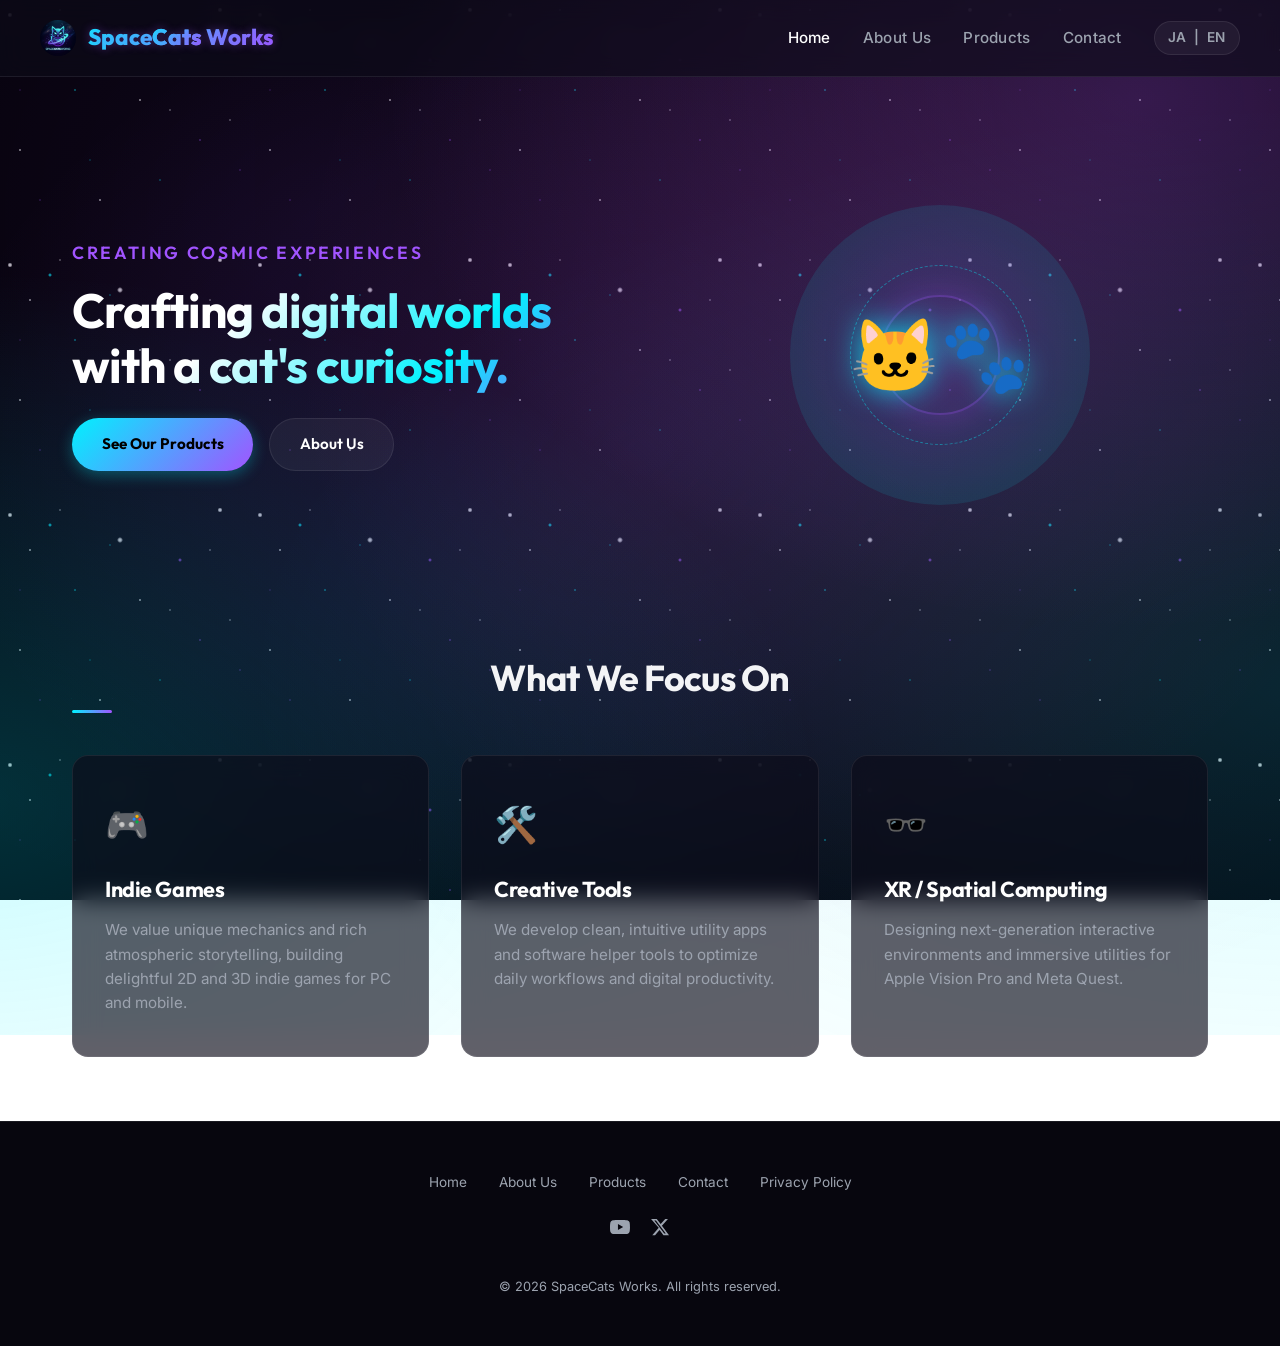
==== commit 23171729: "refactor: manage org name via config.js with data-config injection - Add org.name and org.logoHtml t" ====
--- a/en/index.html
+++ b/en/index.html
@@ -1,4 +1,4 @@
-﻿<!DOCTYPE html>
+<!DOCTYPE html>
 <html lang="en">
 <head>
   <meta charset="UTF-8">
@@ -15,7 +15,7 @@
     <div class="nav-container">
       <a href="index.html" class="logo">
         <img src="../assets/images/logo.png" alt="SpaceCats Works Logo" style="width:36px; height:36px; border-radius:50%;">
-        Space<span>Cats</span> Works
+        <span data-config-html="org.logoHtml">Space<span>Cats</span> Works</span>
       </a>
       <button class="mobile-toggle" aria-label="Open navigation menu" aria-expanded="false">&#x2630;</button>
       <nav>
@@ -99,7 +99,7 @@
         </a>
       </div>
       <div class="copyright">
-        &copy; 2026 SpaceCats Works. All rights reserved.
+        &copy; 2026 <span data-config="org.name">SpaceCats Works</span>. All rights reserved.
       </div>
     </div>
   </footer>
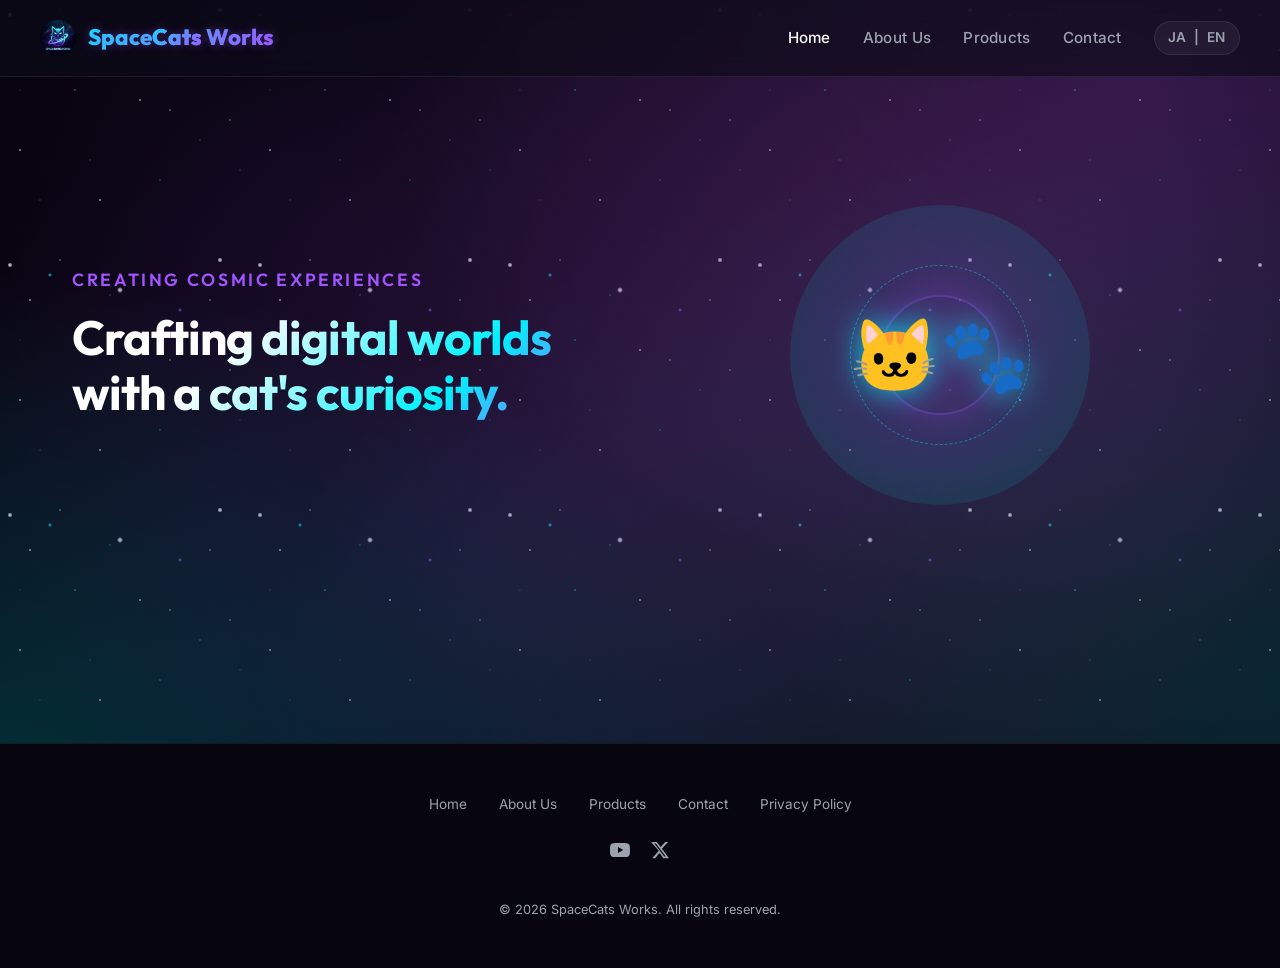
==== commit ce2887eb: "refactor: move focus section to products page, remove hero buttons and descriptions - Remove hero bu" ====
--- a/en/index.html
+++ b/en/index.html
@@ -39,10 +39,6 @@
         <p class="hero-subtitle">Creating Cosmic Experiences</p>
         <h1>Crafting digital worlds with a cat's curiosity.</h1>
 
-        <div class="button-group">
-          <a href="products.html" class="btn btn-primary">See Our Products</a>
-          <a href="about.html" class="btn btn-secondary">About Us</a>
-        </div>
       </div>
       <div class="hero-visual">
         <div class="cosmic-orb">
@@ -51,33 +47,6 @@
       </div>
     </section>
 
-    <!-- Brief Mission Cards -->
-    <section style="margin-top: 5rem;">
-      <h2 style="text-align: center; display: block; margin-bottom: 3rem;">What We Focus On</h2>
-      <div class="card-grid">
-        <div class="card">
-          <div class="card-icon">🎮</div>
-          <h3 class="card-title">Indie Games</h3>
-          <p class="card-description">
-            We value unique mechanics and rich atmospheric storytelling, building delightful 2D and 3D indie games for PC and mobile.
-          </p>
-        </div>
-        <div class="card">
-          <div class="card-icon">🛠️</div>
-          <h3 class="card-title">Creative Tools</h3>
-          <p class="card-description">
-            We develop clean, intuitive utility apps and software helper tools to optimize daily workflows and digital productivity.
-          </p>
-        </div>
-        <div class="card">
-          <div class="card-icon">🕶️</div>
-          <h3 class="card-title">XR / Spatial Computing</h3>
-          <p class="card-description">
-            Designing next-generation interactive environments and immersive utilities for Apple Vision Pro and Meta Quest.
-          </p>
-        </div>
-      </div>
-    </section>
   </main>
 
   <!-- Footer -->
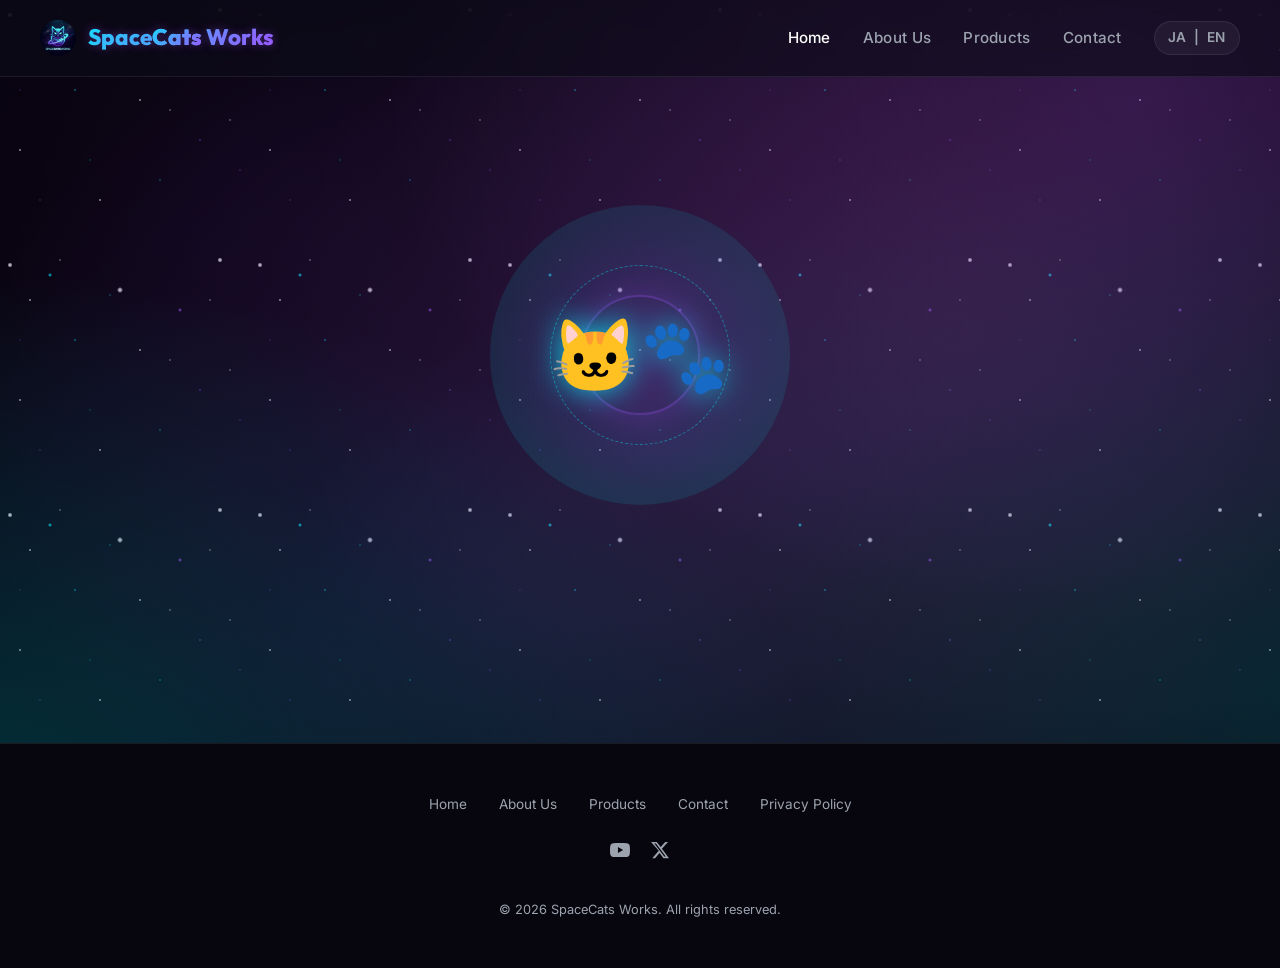
==== commit 3be8576a: "refactor: replace genre cards with tab switcher, remove hero text - Convert genre section on product" ====
--- a/en/index.html
+++ b/en/index.html
@@ -35,11 +35,6 @@
   <!-- Main Content -->
   <main>
     <section class="hero">
-      <div class="hero-content">
-        <p class="hero-subtitle">Creating Cosmic Experiences</p>
-        <h1>Crafting digital worlds with a cat's curiosity.</h1>
-
-      </div>
       <div class="hero-visual">
         <div class="cosmic-orb">
           <div class="cat-constellation">🐱🐾</div>
--- a/assets/css/style.css
+++ b/assets/css/style.css
@@ -529,6 +529,39 @@
   color: var(--text-muted);
 }
 
+/* Genre Tab Switcher */
+.genre-tabs {
+  display: flex;
+  gap: 0.5rem;
+  flex-wrap: wrap;
+  margin-bottom: 2.5rem;
+}
+
+.genre-tab {
+  background: rgba(255, 255, 255, 0.05);
+  border: 1px solid var(--border-glass);
+  border-radius: 20px;
+  color: var(--text-muted);
+  cursor: pointer;
+  font-family: var(--font-body);
+  font-size: 0.82rem;
+  font-weight: 500;
+  padding: 0.35rem 0.9rem;
+  transition: var(--transition-smooth);
+}
+
+.genre-tab:hover {
+  background: rgba(255, 255, 255, 0.1);
+  border-color: var(--border-glass-hover);
+  color: #fff;
+}
+
+.genre-tab.active {
+  background: linear-gradient(135deg, rgba(0, 242, 254, 0.12), rgba(161, 84, 255, 0.12));
+  border-color: rgba(0, 242, 254, 0.45);
+  color: var(--primary-cyan);
+}
+
 /* Products Section Specifics */
 .coming-soon-badge {
   background: rgba(255, 170, 0, 0.1);
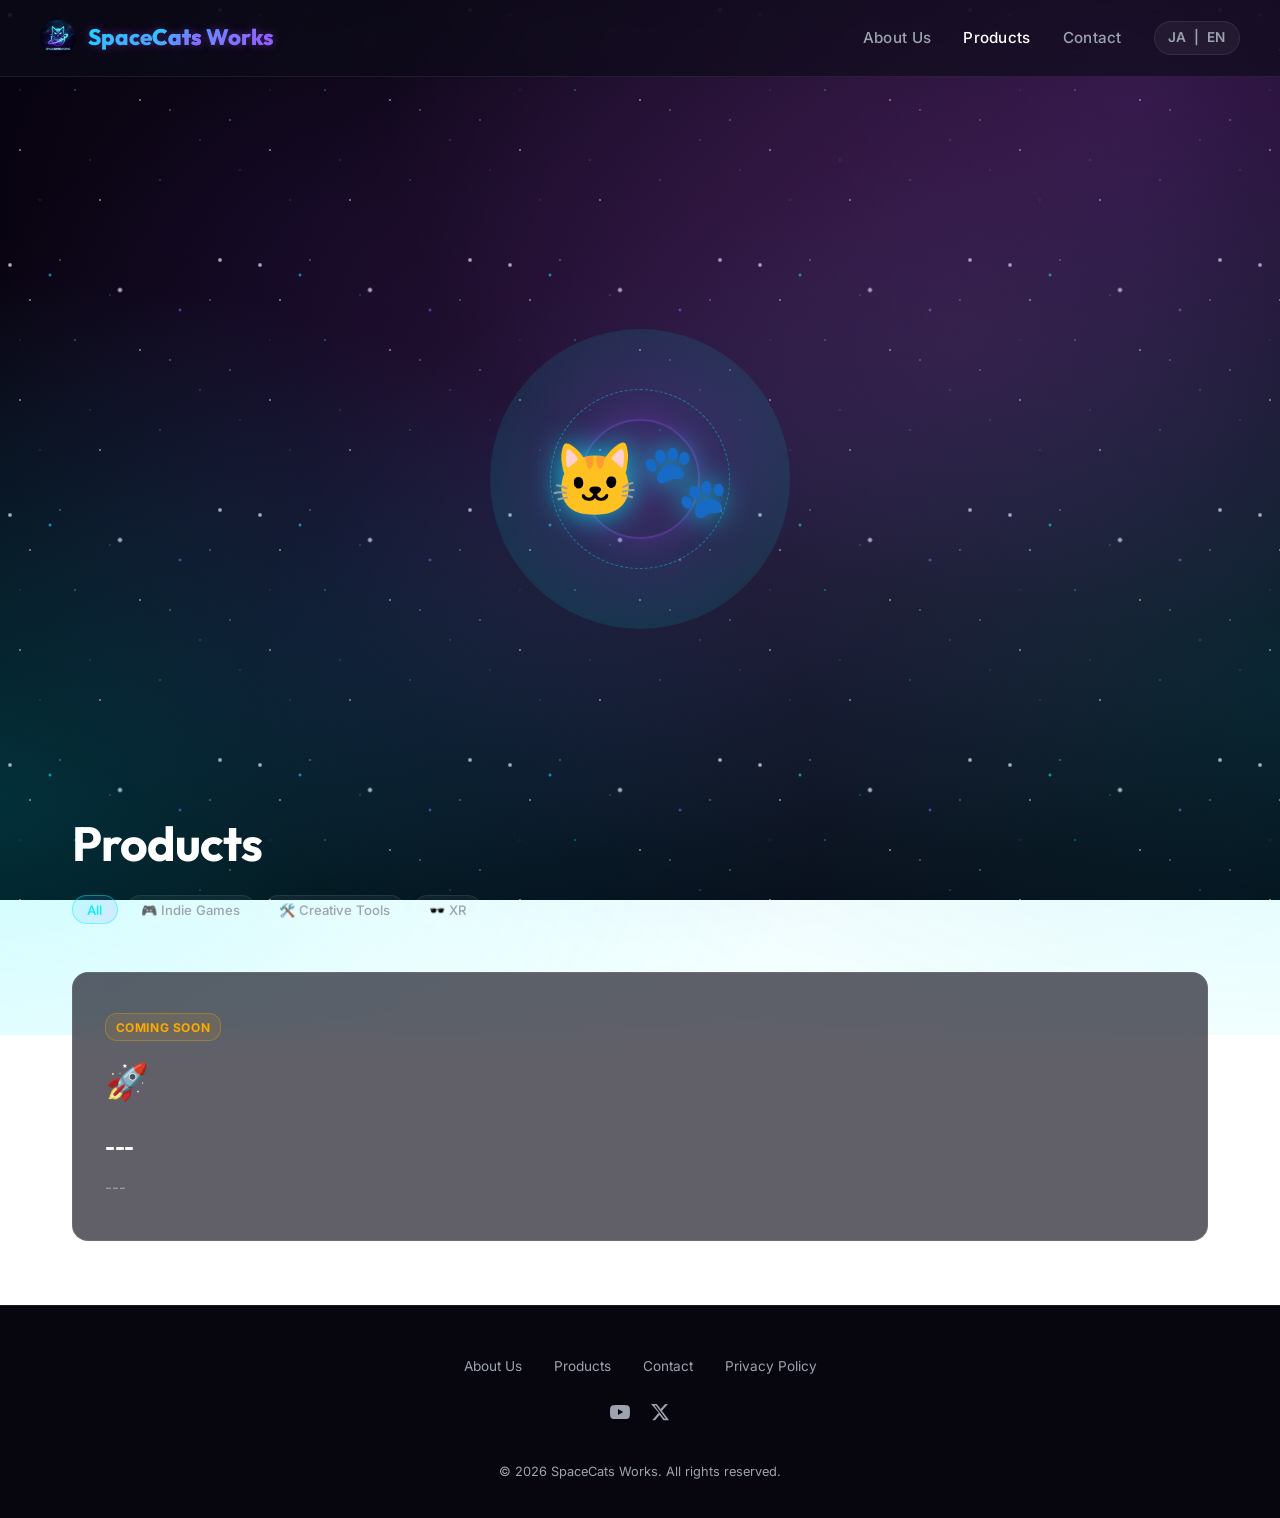
==== commit 9ff4a6db: "refactor: merge home into products page, add scroll reveal - Products page becomes the new top with " ====
--- a/en/index.html
+++ b/en/index.html
@@ -2,70 +2,8 @@
 <html lang="en">
 <head>
   <meta charset="UTF-8">
-  <meta name="viewport" content="width=device-width, initial-scale=1.0">
-  <meta name="description" content="SpaceCats Works is an indie developer unit crafting games, tools, and XR experiences with sci-fi curiosity and a playful cat-loving spirit.">
-  <title>Home | SpaceCats Works</title>
-  <link rel="stylesheet" href="../assets/css/style.css">
-  <script src="../assets/js/config.js"></script>
-  <script src="../assets/js/main.js" defer></script>
+  <meta http-equiv="refresh" content="0; url=products.html">
+  <script>window.location.replace('products.html');</script>
 </head>
-<body>
-  <!-- Header -->
-  <header>
-    <div class="nav-container">
-      <a href="index.html" class="logo">
-        <img src="../assets/images/logo.png" alt="SpaceCats Works Logo" style="width:36px; height:36px; border-radius:50%;">
-        <span data-config-html="org.logoHtml">Space<span>Cats</span> Works</span>
-      </a>
-      <button class="mobile-toggle" aria-label="Open navigation menu" aria-expanded="false">&#x2630;</button>
-      <nav>
-        <ul class="nav-links">
-          <li><a href="index.html" class="active">Home</a></li>
-          <li><a href="about.html">About Us</a></li>
-          <li><a href="products.html">Products</a></li>
-          <li><a href="contact.html">Contact</a></li>
-        </ul>
-        <div class="lang-toggle">
-          <a href="../ja/index.html">JA</a> | <span class="active-lang">EN</span>
-        </div>
-      </nav>
-    </div>
-  </header>
-
-  <!-- Main Content -->
-  <main>
-    <section class="hero">
-      <div class="hero-visual">
-        <div class="cosmic-orb">
-          <div class="cat-constellation">🐱🐾</div>
-        </div>
-      </div>
-    </section>
-
-  </main>
-
-  <!-- Footer -->
-  <footer>
-    <div class="footer-content">
-      <ul class="footer-links">
-        <li><a href="index.html">Home</a></li>
-        <li><a href="about.html">About Us</a></li>
-        <li><a href="products.html">Products</a></li>
-        <li><a href="contact.html">Contact</a></li>
-        <li><a href="privacy.html">Privacy Policy</a></li>
-      </ul>
-      <div class="footer-social">
-        <a href="#" id="social-youtube" target="_blank" rel="noopener noreferrer" aria-label="YouTube">
-          <svg xmlns="http://www.w3.org/2000/svg" viewBox="0 0 24 24" fill="currentColor" width="20" height="20"><path d="M23.498 6.186a3.016 3.016 0 0 0-2.122-2.136C19.505 3.545 12 3.545 12 3.545s-7.505 0-9.377.505A3.017 3.017 0 0 0 .502 6.186C0 8.07 0 12 0 12s0 3.93.502 5.814a3.016 3.016 0 0 0 2.122 2.136c1.871.505 9.376.505 9.376.505s7.505 0 9.377-.505a3.015 3.015 0 0 0 2.122-2.136C24 15.93 24 12 24 12s0-3.93-.502-5.814zM9.545 15.568V8.432L15.818 12l-6.273 3.568z"/></svg>
-        </a>
-        <a href="#" id="social-twitter" target="_blank" rel="noopener noreferrer" aria-label="X (Twitter)">
-          <svg xmlns="http://www.w3.org/2000/svg" viewBox="0 0 24 24" fill="currentColor" width="20" height="20"><path d="M18.244 2.25h3.308l-7.227 8.26 8.502 11.24H16.17l-4.714-6.231-5.401 6.231H2.744l7.73-8.835L1.254 2.25H8.08l4.713 6.231zm-1.161 17.52h1.833L7.084 4.126H5.117z"/></svg>
-        </a>
-      </div>
-      <div class="copyright">
-        &copy; 2026 <span data-config="org.name">SpaceCats Works</span>. All rights reserved.
-      </div>
-    </div>
-  </footer>
-</body>
+<body></body>
 </html>
